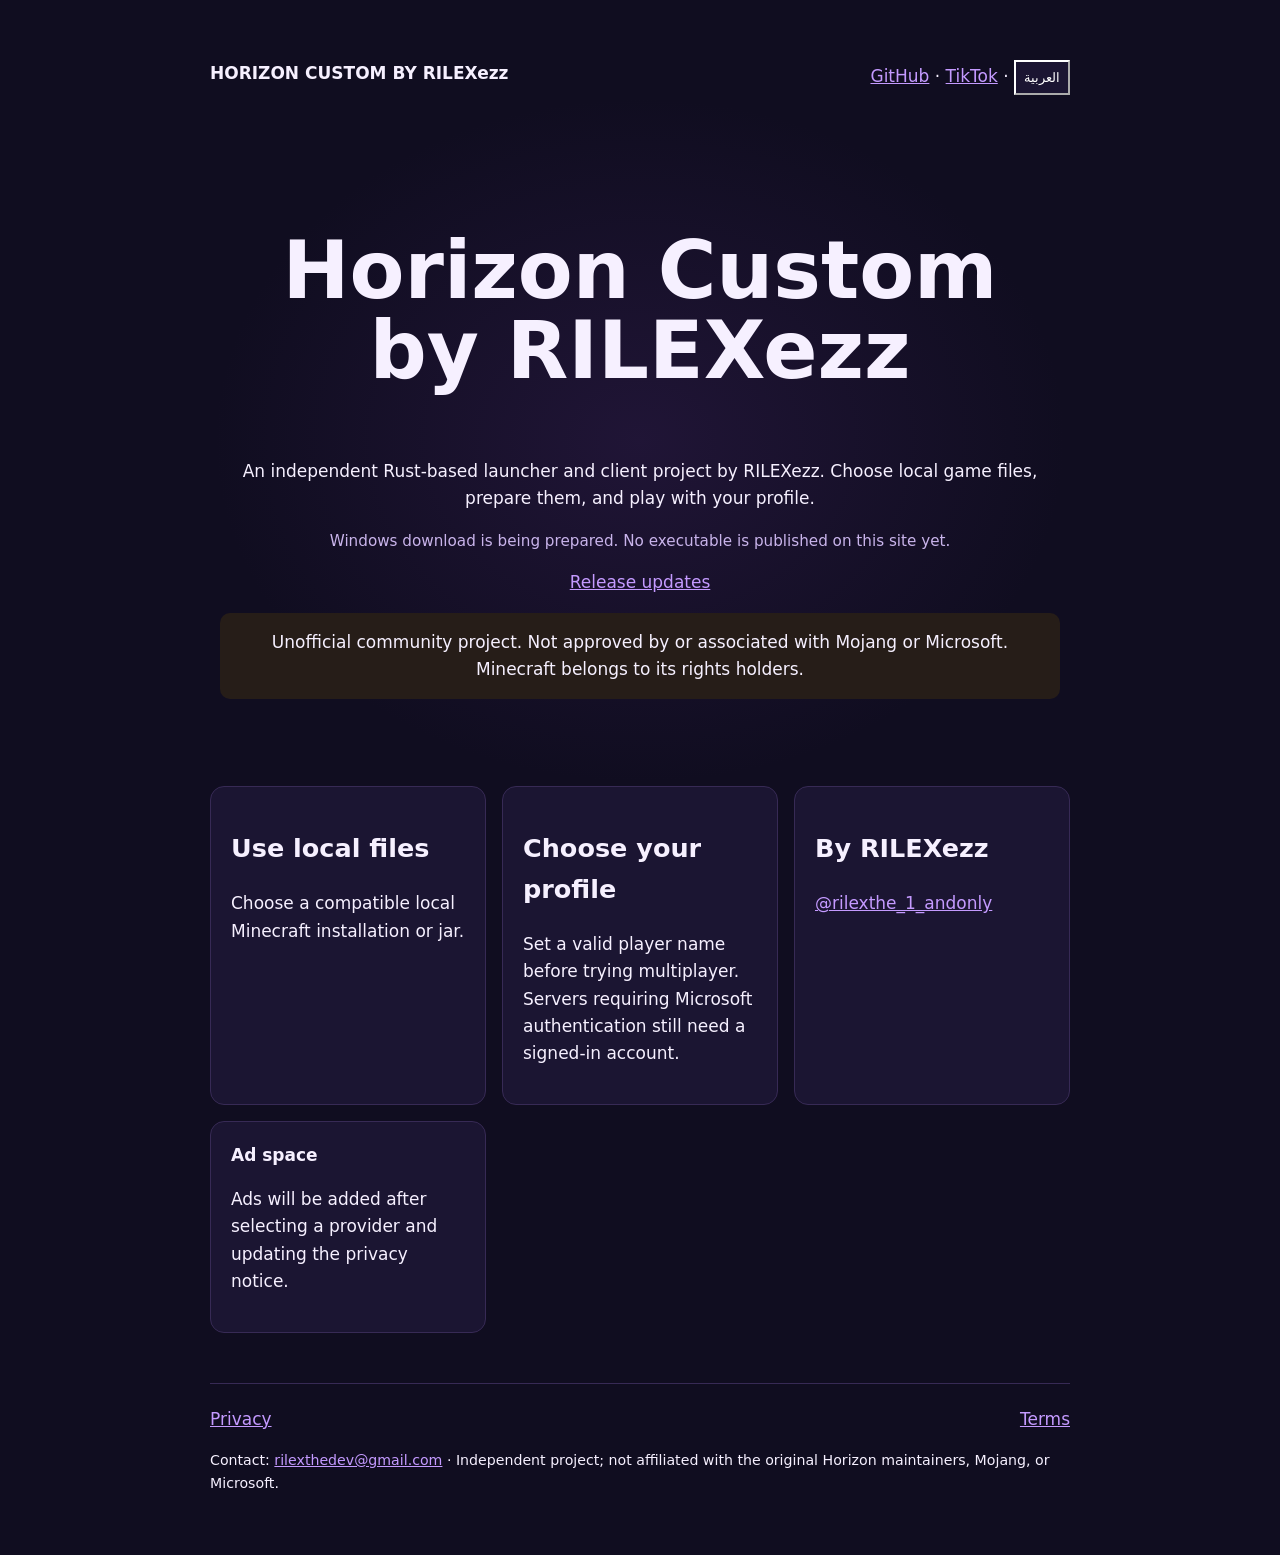
==== index.html @ 50192311 "Add Horizon Custom project website preview" ====
<!doctype html>
<html lang="en">
<meta charset="utf-8"><meta name="viewport" content="width=device-width,initial-scale=1">
<title>Horizon Custom by RILEXezz</title>
<style>*{box-sizing:border-box}html{color-scheme:dark}body{max-width:900px;margin:40px auto;padding:20px;background:#100d20;color:#f6f0ff;font:17px/1.6 system-ui}a{color:#c49aff}.hero{text-align:center;padding:70px 10px}.hero h1{font-size:clamp(2.4rem,7vw,5rem);line-height:1}.cards{display:grid;grid-template-columns:repeat(auto-fit,minmax(220px,1fr));gap:16px}.card{background:#1b1532;border:1px solid #372a55;padding:20px;border-radius:14px}.notice{background:#261d18;padding:16px;border-radius:10px}nav,footer{display:flex;justify-content:space-between;gap:16px;flex-wrap:wrap}button{background:#1b1532;color:white;padding:8px}footer{margin-top:50px;border-top:1px solid #372a55;padding-top:22px}.release-state{color:#c9b4eb;font-size:.95rem}.hero{background:radial-gradient(ellipse,#38205766,transparent 70%)}a:focus-visible,button:focus-visible{outline:3px solid #f5c2ff;outline-offset:4px}@media(max-width:550px){body{margin:15px auto}.hero{padding:40px 0}.hero h1{font-size:2.6rem}nav span{display:flex;flex-wrap:wrap;gap:12px}}
</style>
<nav><b>HORIZON CUSTOM BY RILEXezz</b><span><a href="https://github.com/rilexDEV/horizon-custom">GitHub</a> · <a href="https://www.tiktok.com/@rilexthe_1_andonly">TikTok</a> · <button id="lang">العربية</button></span></nav>
<main><section class="hero"><h1 id="title">Horizon Custom<br>by RILEXezz</h1><p id="intro">An independent Rust-based launcher and client project by RILEXezz. Choose local game files, prepare them, and play with your profile.</p><p class="release-state">Windows download is being prepared. No executable is published on this site yet.</p><a href="https://github.com/rilexDEV/HORIZON-CUSTOMBY-RILEX/releases">Release updates</a><p class="notice" id="notice">Unofficial community project. Not approved by or associated with Mojang or Microsoft. Minecraft belongs to its rights holders.</p></section>
<section class="cards" aria-label="About the project"><article class="card"><h2 id="h1">Use local files</h2><p id="p1">Choose a compatible local Minecraft installation or jar.</p></article><article class="card"><h2 id="h2">Choose your profile</h2><p id="p2">Set a valid player name before trying multiplayer. Servers requiring Microsoft authentication still need a signed-in account.</p></article><article class="card"><h2>By RILEXezz</h2><a href="https://www.tiktok.com/@rilexthe_1_andonly">@rilexthe_1_andonly</a></article><article class="card"><b>Ad space</b><p>Ads will be added after selecting a provider and updating the privacy notice.</p></article></section></main>
<footer><a href="privacy.html">Privacy</a><a href="terms.html">Terms</a><small>Contact: <a href="mailto:rilexthedev@gmail.com">rilexthedev@gmail.com</a> · Independent project; not affiliated with the original Horizon maintainers, Mojang, or Microsoft.</small></footer>
<script>let ar=false;document.querySelector('#lang').onclick=()=>{ar=!ar;document.documentElement.lang=ar?'ar':'en';document.documentElement.dir=ar?'rtl':'ltr';let en=['A custom Horizon build','An independent Rust-based launcher and client project by RILEXezz. Choose local game files, prepare them, and play with your profile.','Unofficial community project. Not approved by or associated with Mojang or Microsoft. Minecraft belongs to its rights holders.','Use local files','Choose a compatible local Minecraft installation or jar.','Choose your profile','Set a valid player name before trying multiplayer. Servers requiring Microsoft authentication still need a signed-in account.'];let artext=['نسخة Horizon معدّلة','مشروع مستقل للانشر والعميل من RILEXezz. اختر ملفات اللعبة المحلية وجهّزها والعب بملفك الشخصي.','مشروع غير رسمي وغير تابع لـMojang أو Microsoft. Minecraft مملوكة لأصحاب الحقوق.','استخدم الملفات المحلية','اختر تثبيت Minecraft أو ملف JAR متوافقًا.','اختر ملفك الشخصي','حدّد اسم لاعب صالحًا قبل اللعب الجماعي. السيرفرات التي تتطلب Microsoft ما زالت تحتاج حسابًا مسجلًا.'];['title','intro','notice','h1','p1','h2','p2'].forEach((id,i)=>document.getElementById(id).textContent=(ar?artext:en)[i]);document.querySelector('#lang').textContent=ar?'English':'العربية'};</script>
</html>
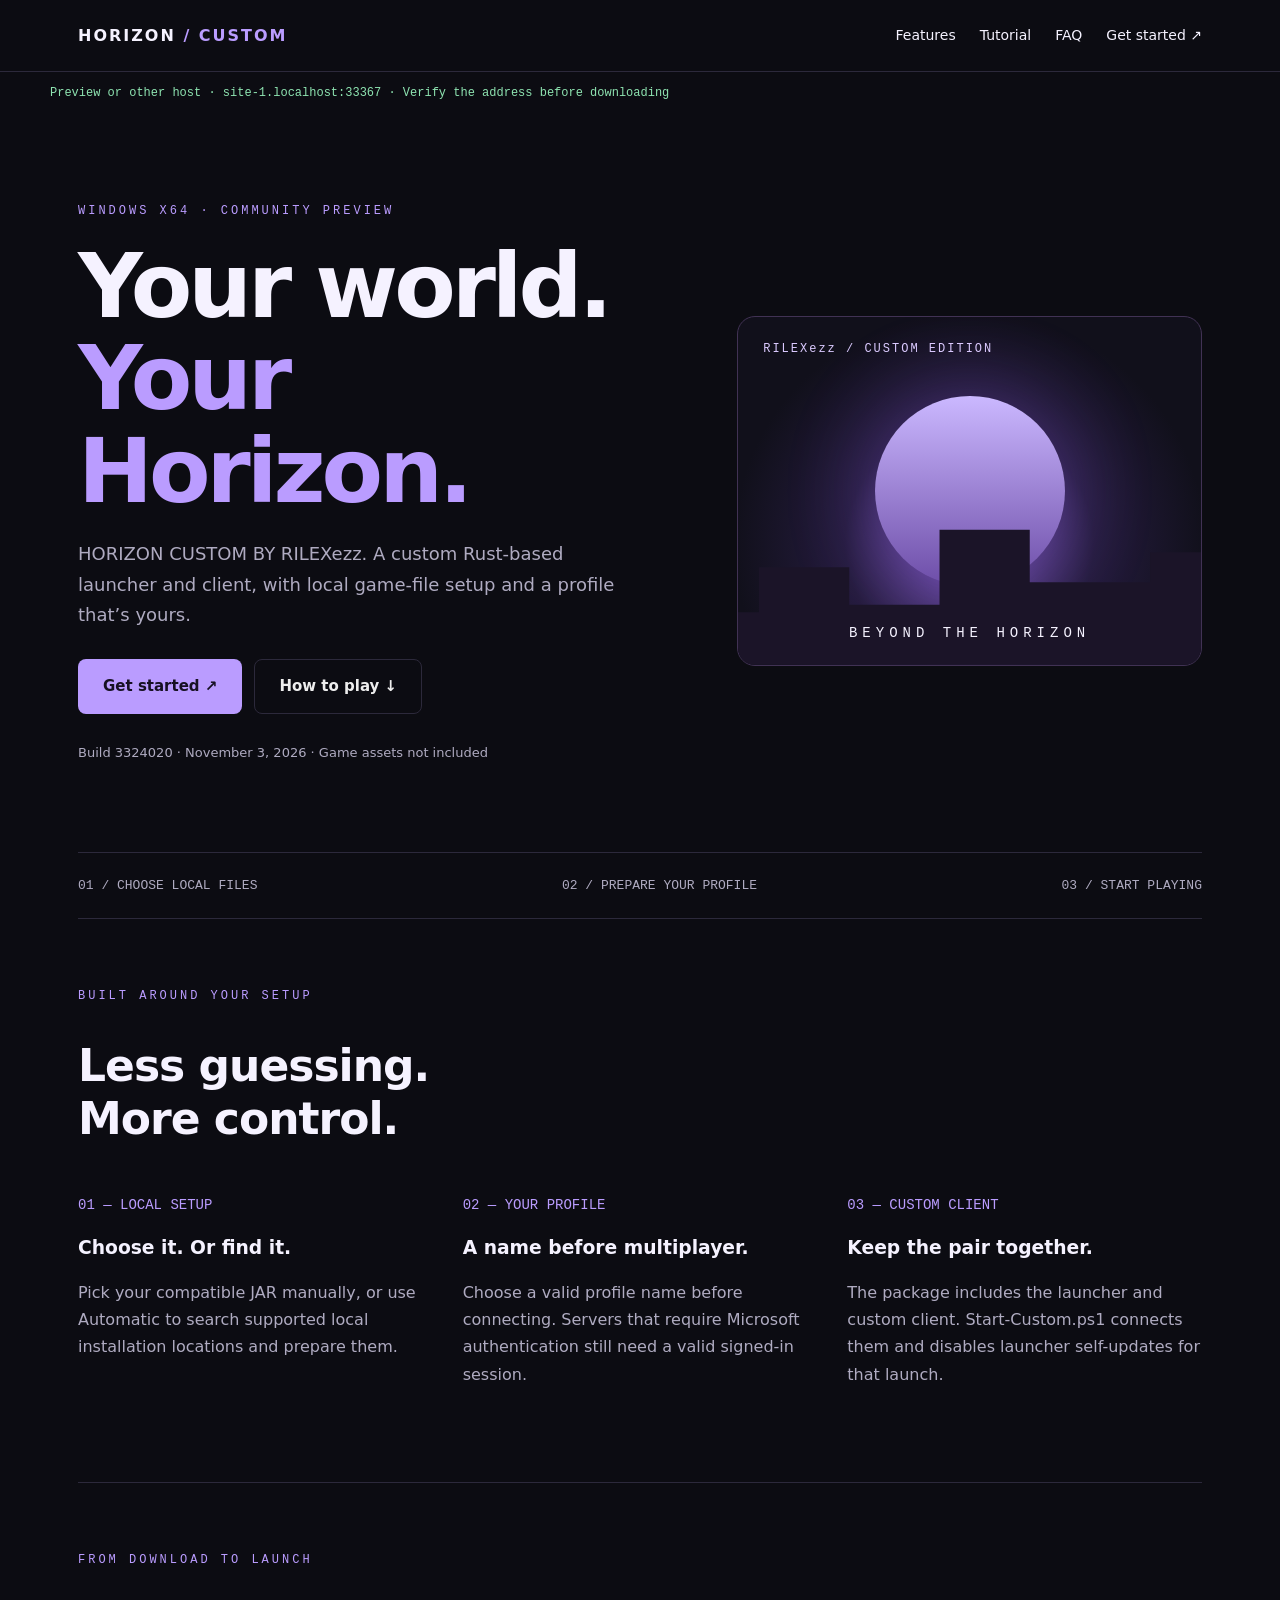
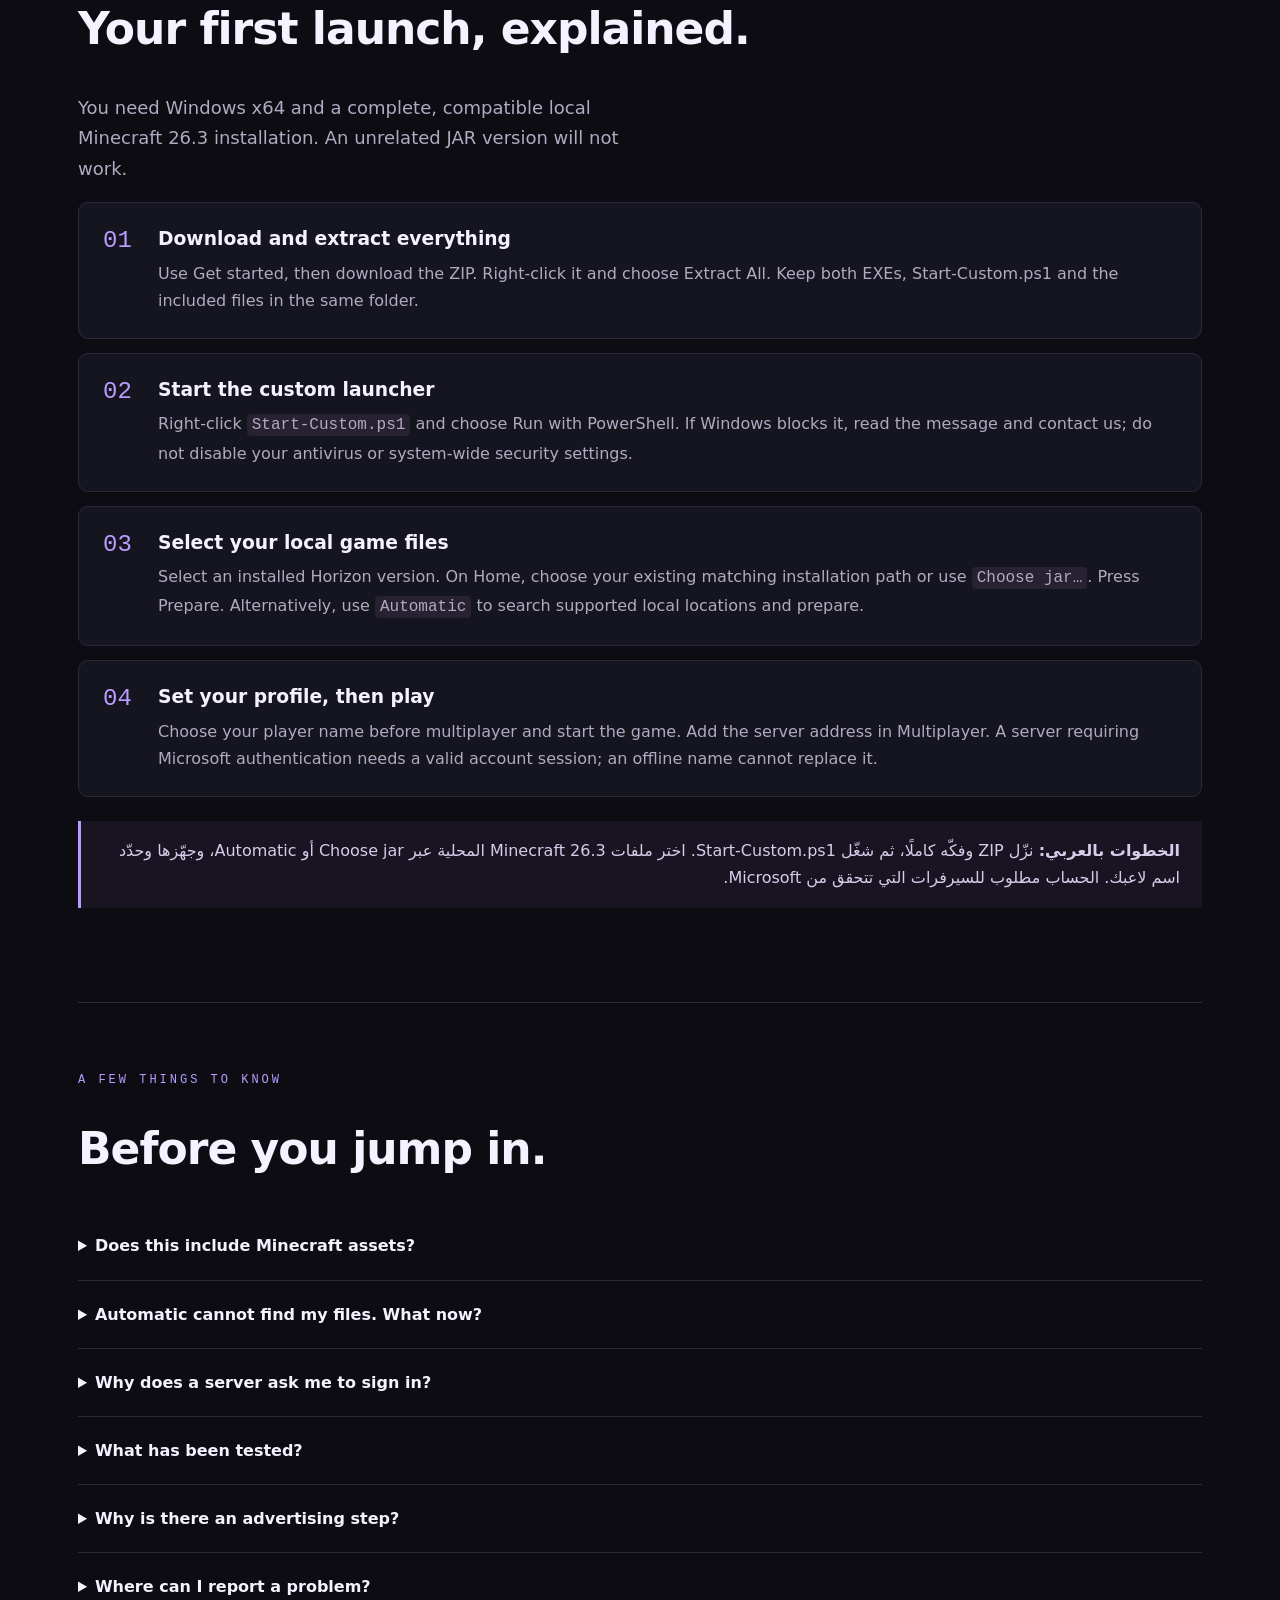
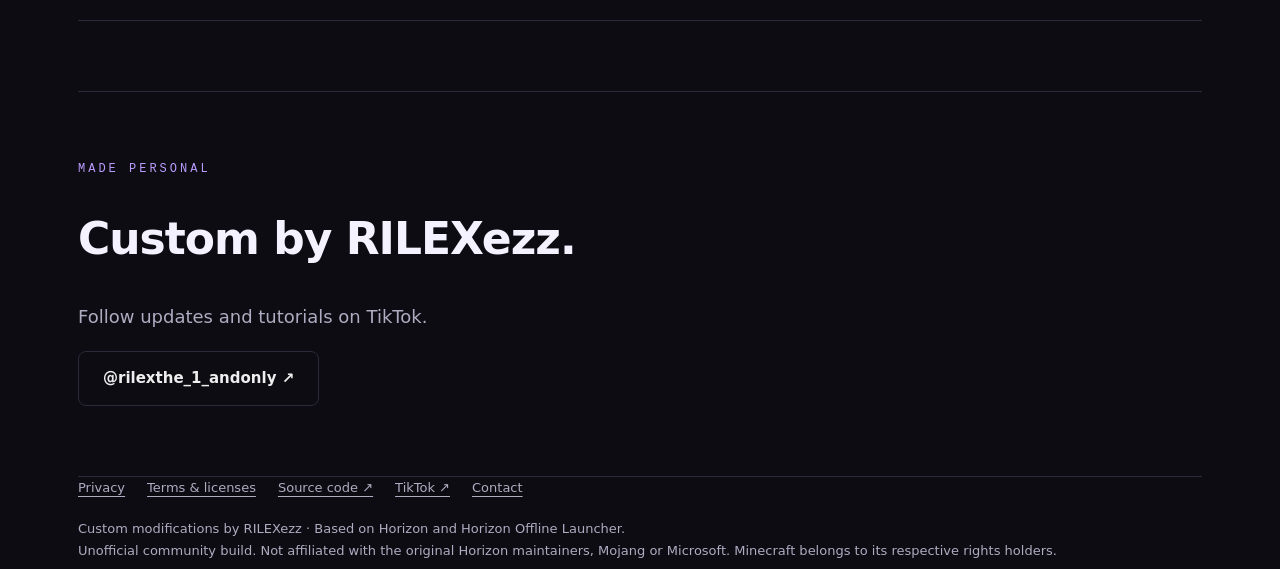
==== commit c0a322b0: "Publish custom launcher website with setup guide and LootLabs flow" ====
--- a/index.html
+++ b/index.html
@@ -1,13 +1 @@
-<!doctype html>
-<html lang="en">
-<meta charset="utf-8"><meta name="viewport" content="width=device-width,initial-scale=1">
-<title>Horizon Custom by RILEXezz</title>
-<style>*{box-sizing:border-box}html{color-scheme:dark}body{max-width:900px;margin:40px auto;padding:20px;background:#100d20;color:#f6f0ff;font:17px/1.6 system-ui}a{color:#c49aff}.hero{text-align:center;padding:70px 10px}.hero h1{font-size:clamp(2.4rem,7vw,5rem);line-height:1}.cards{display:grid;grid-template-columns:repeat(auto-fit,minmax(220px,1fr));gap:16px}.card{background:#1b1532;border:1px solid #372a55;padding:20px;border-radius:14px}.notice{background:#261d18;padding:16px;border-radius:10px}nav,footer{display:flex;justify-content:space-between;gap:16px;flex-wrap:wrap}button{background:#1b1532;color:white;padding:8px}footer{margin-top:50px;border-top:1px solid #372a55;padding-top:22px}.release-state{color:#c9b4eb;font-size:.95rem}.hero{background:radial-gradient(ellipse,#38205766,transparent 70%)}a:focus-visible,button:focus-visible{outline:3px solid #f5c2ff;outline-offset:4px}@media(max-width:550px){body{margin:15px auto}.hero{padding:40px 0}.hero h1{font-size:2.6rem}nav span{display:flex;flex-wrap:wrap;gap:12px}}
-</style>
-<nav><b>HORIZON CUSTOM BY RILEXezz</b><span><a href="https://github.com/rilexDEV/horizon-custom">GitHub</a> · <a href="https://www.tiktok.com/@rilexthe_1_andonly">TikTok</a> · <button id="lang">العربية</button></span></nav>
-<main><section class="hero"><h1 id="title">Horizon Custom<br>by RILEXezz</h1><p id="intro">An independent Rust-based launcher and client project by RILEXezz. Choose local game files, prepare them, and play with your profile.</p><p class="release-state">Windows download is being prepared. No executable is published on this site yet.</p><a href="https://github.com/rilexDEV/HORIZON-CUSTOMBY-RILEX/releases">Release updates</a><p class="notice" id="notice">Unofficial community project. Not approved by or associated with Mojang or Microsoft. Minecraft belongs to its rights holders.</p></section>
-<section class="cards" aria-label="About the project"><article class="card"><h2 id="h1">Use local files</h2><p id="p1">Choose a compatible local Minecraft installation or jar.</p></article><article class="card"><h2 id="h2">Choose your profile</h2><p id="p2">Set a valid player name before trying multiplayer. Servers requiring Microsoft authentication still need a signed-in account.</p></article><article class="card"><h2>By RILEXezz</h2><a href="https://www.tiktok.com/@rilexthe_1_andonly">@rilexthe_1_andonly</a></article><article class="card"><b>Ad space</b><p>Ads will be added after selecting a provider and updating the privacy notice.</p></article></section></main>
-<footer><a href="privacy.html">Privacy</a><a href="terms.html">Terms</a><small>Contact: <a href="mailto:rilexthedev@gmail.com">rilexthedev@gmail.com</a> · Independent project; not affiliated with the original Horizon maintainers, Mojang, or Microsoft.</small></footer>
-<script>let ar=false;document.querySelector('#lang').onclick=()=>{ar=!ar;document.documentElement.lang=ar?'ar':'en';document.documentElement.dir=ar?'rtl':'ltr';let en=['A custom Horizon build','An independent Rust-based launcher and client project by RILEXezz. Choose local game files, prepare them, and play with your profile.','Unofficial community project. Not approved by or associated with Mojang or Microsoft. Minecraft belongs to its rights holders.','Use local files','Choose a compatible local Minecraft installation or jar.','Choose your profile','Set a valid player name before trying multiplayer. Servers requiring Microsoft authentication still need a signed-in account.'];let artext=['نسخة Horizon معدّلة','مشروع مستقل للانشر والعميل من RILEXezz. اختر ملفات اللعبة المحلية وجهّزها والعب بملفك الشخصي.','مشروع غير رسمي وغير تابع لـMojang أو Microsoft. Minecraft مملوكة لأصحاب الحقوق.','استخدم الملفات المحلية','اختر تثبيت Minecraft أو ملف JAR متوافقًا.','اختر ملفك الشخصي','حدّد اسم لاعب صالحًا قبل اللعب الجماعي. السيرفرات التي تتطلب Microsoft ما زالت تحتاج حسابًا مسجلًا.'];['title','intro','notice','h1','p1','h2','p2'].forEach((id,i)=>document.getElementById(id).textContent=(ar?artext:en)[i]);document.querySelector('#lang').textContent=ar?'English':'العربية'};</script>
-</html>
-
+<!doctype html><html lang="en"><head><meta charset="utf-8"><meta name="viewport" content="width=device-width,initial-scale=1"><meta name="description" content="Horizon Custom by RILEXezz. Windows custom build, local setup tutorial and release download."><meta name="referrer" content="strict-origin-when-cross-origin"><title>HORIZON CUSTOM BY RILEXezz | Horizon Custom</title><link rel="stylesheet" href="style.css"></head><body><header><div class="wrap"><nav><a class="brand" href="index.html">HORIZON<span> / CUSTOM</span></a><div class="links"><a href="index.html#features">Features</a><a href="index.html#guide">Tutorial</a><a href="index.html#faq">FAQ</a><a href="get-started.html">Get started ↗</a></div></nav></div></header><div class="wrap status" id="host-status">Project website · Check the address bar: rilexdev.github.io/HORIZON-CUSTOMBY-RILEX/</div><main class="wrap"><section class="hero"><div><div class="eyebrow">Windows x64 · Community preview</div><h1>Your world.<br><em>Your Horizon.</em></h1><p class="lead">HORIZON CUSTOM BY RILEXezz. A custom Rust-based launcher and client, with local game-file setup and a profile that’s yours.</p><div class="actions"><a class="btn" href="get-started.html">Get started ↗</a><a class="btn secondary" href="#guide">How to play ↓</a></div><p class="small">Build 3324020 · November 3, 2026 · Game assets not included</p></div><div class="art" role="img" aria-label="Abstract purple horizon over geometric terrain"><label>RILEXezz / CUSTOM EDITION</label><div class="sun"></div><div class="terrain"></div><b>BEYOND THE HORIZON</b></div></section><div class="strip"><span>01 / CHOOSE LOCAL FILES</span><span>02 / PREPARE YOUR PROFILE</span><span>03 / START PLAYING</span></div><section class="content" id="features"><div class="eyebrow">Built around your setup</div><h2>Less guessing.<br>More control.</h2><div class="grid"><article class="feature"><span class="num">01 — LOCAL SETUP</span><h3>Choose it. Or find it.</h3><p>Pick your compatible JAR manually, or use Automatic to search supported local installation locations and prepare them.</p></article><article class="feature"><span class="num">02 — YOUR PROFILE</span><h3>A name before multiplayer.</h3><p>Choose a valid profile name before connecting. Servers that require Microsoft authentication still need a valid signed-in session.</p></article><article class="feature"><span class="num">03 — CUSTOM CLIENT</span><h3>Keep the pair together.</h3><p>The package includes the launcher and custom client. Start-Custom.ps1 connects them and disables launcher self-updates for that launch.</p></article></div></section><section class="content" id="guide"><div class="eyebrow">From download to launch</div><h2>Your first launch, explained.</h2><p class="lead">You need Windows x64 and a complete, compatible local Minecraft 26.3 installation. An unrelated JAR version will not work.</p><div class="steps"><article class="step"><div><h3>Download and extract everything</h3><p>Use Get started, then download the ZIP. Right-click it and choose Extract All. Keep both EXEs, Start-Custom.ps1 and the included files in the same folder.</p></div></article><article class="step"><div><h3>Start the custom launcher</h3><p>Right-click <code>Start-Custom.ps1</code> and choose Run with PowerShell. If Windows blocks it, read the message and contact us; do not disable your antivirus or system-wide security settings.</p></div></article><article class="step"><div><h3>Select your local game files</h3><p>Select an installed Horizon version. On Home, choose your existing matching installation path or use <code>Choose jar…</code>. Press Prepare. Alternatively, use <code>Automatic</code> to search supported local locations and prepare.</p></div></article><article class="step"><div><h3>Set your profile, then play</h3><p>Choose your player name before multiplayer and start the game. Add the server address in Multiplayer. A server requiring Microsoft authentication needs a valid account session; an offline name cannot replace it.</p></div></article></div><div class="note" lang="ar" dir="rtl"><b>الخطوات بالعربي:</b> نزّل ZIP وفكّه كاملًا، ثم شغّل Start-Custom.ps1. اختر ملفات Minecraft 26.3 المحلية عبر Choose jar أو Automatic، وجهّزها وحدّد اسم لاعبك. الحساب مطلوب للسيرفرات التي تتحقق من Microsoft.</div></section><section class="content" id="faq"><div class="eyebrow">A few things to know</div><h2>Before you jump in.</h2><details><summary>Does this include Minecraft assets?</summary><p>No. Supply your own complete compatible local installation. Native preparation does not download the full game or repair missing assets. Other Java-instance features are separate.</p></details><details><summary>Automatic cannot find my files. What now?</summary><p>Choose the JAR manually and check the installation path. The matching 26.3 JAR and required assets must exist locally. Automatic searches supported locations, not every folder on your drive.</p></details><details><summary>Why does a server ask me to sign in?</summary><p>Some servers require an authenticated Microsoft session. This build does not bypass server authentication, and compatibility with every server is not guaranteed.</p></details><details><summary>What has been tested?</summary><p>GitHub Actions passed the launcher tests, encrypted-login regression test and both Windows builds. A short isolated launcher startup check passed. Live multiplayer and complete setup on every PC have not been verified for this release.</p></details><details><summary>Why is there an advertising step?</summary><p>The download flow can take you to LootLabs, an external monetization service supporting this project. You will see a clear notice before leaving. The final file page has no embedded advertising scripts.</p></details><details><summary>Where can I report a problem?</summary><p>Email <a href="mailto:rilexthedev@gmail.com">rilexthedev@gmail.com</a> with build 3324020 and the error message. Do not send passwords, session tokens or private account information.</p></details></section><section class="content"><div class="eyebrow">Made personal</div><h2>Custom by RILEXezz.</h2><p class="lead">Follow updates and tutorials on TikTok.</p><a class="btn secondary" href="https://www.tiktok.com/@rilexthe_1_andonly">@rilexthe_1_andonly ↗</a></section></main><footer class="wrap"><div class="footlinks"><a href="privacy.html">Privacy</a><a href="terms.html">Terms & licenses</a><a href="https://github.com/rilexDEV/horizon-custom/tree/3324020df42f834c86e6987942663ab291f8e3ea">Source code ↗</a><a href="https://www.tiktok.com/@rilexthe_1_andonly">TikTok ↗</a><a href="mailto:rilexthedev@gmail.com">Contact</a></div><p>Custom modifications by RILEXezz · Based on Horizon and Horizon Offline Launcher.<br>Unofficial community build. Not affiliated with the original Horizon maintainers, Mojang or Microsoft. Minecraft belongs to its respective rights holders.</p></footer><script src="site.js" defer></script></body></html>
--- a/style.css
+++ b/style.css
@@ -0,0 +1 @@
+:root{color-scheme:dark;--bg:#0c0c12;--panel:#15151f;--line:#2c293b;--muted:#afabc1;--accent:#ba9cff}*{box-sizing:border-box}html{scroll-behavior:smooth}body{margin:0;background:var(--bg);color:#f5f2ff;font:16px/1.7 system-ui,sans-serif}a{color:inherit;text-underline-offset:4px}a:hover{color:var(--accent)}.wrap{max-width:1180px;margin:auto;padding:0 28px}header{border-bottom:1px solid var(--line)}nav{display:flex;align-items:center;justify-content:space-between;gap:22px;padding:22px 0}.brand{text-decoration:none;font-weight:850;letter-spacing:2px}.brand span{color:var(--accent)}.links{display:flex;gap:24px;align-items:center;font-size:14px}.links a{text-decoration:none}.status{font:12px/1.5 monospace;color:#8ee4b1;padding:12px 0;overflow-wrap:anywhere}.hero{display:grid;grid-template-columns:1.3fr 1fr;align-items:center;gap:55px;padding:90px 0 75px}.eyebrow{color:var(--accent);font:12px monospace;letter-spacing:3px;text-transform:uppercase}h1{font-size:clamp(46px,7vw,92px);line-height:1.03;letter-spacing:-4px;margin:22px 0}h1 em{font-style:normal;color:var(--accent)}h2{font-size:clamp(28px,4vw,44px);line-height:1.2;letter-spacing:-1px}h3{line-height:1.3}.lead{color:var(--muted);max-width:560px;font-size:18px}.actions{display:flex;gap:12px;flex-wrap:wrap;margin:28px 0}.btn{display:inline-flex;justify-content:center;align-items:center;padding:14px 24px;border-radius:8px;background:var(--accent);color:#161022;font-weight:750;text-decoration:none;border:1px solid transparent;cursor:pointer;font-size:15px}.btn:hover{background:#d2bfff;color:#161022}.btn.secondary{background:transparent;border-color:var(--line);color:#eee}.small{font-size:13px;color:var(--muted)}.art{min-height:350px;position:relative;overflow:hidden;border:1px solid #413254;background:radial-gradient(ellipse at 50% 65%,#7754b7 0, #241b3d 38%,#11101b 72%);border-radius:18px;display:grid;place-items:center}.sun{height:190px;width:190px;border-radius:50%;background:linear-gradient(#cbb8ff,#6d4da8);box-shadow:0 0 90px #9f65ff55}.terrain{position:absolute;bottom:0;width:130%;height:150px;background:#1b1428;clip-path:polygon(0 65%,15% 65%,15% 35%,30% 35%,30% 60%,45% 60%,45% 10%,60% 10%,60% 45%,80% 45%,80% 25%,100% 25%,100% 100%,0 100%)}.art label{position:absolute;top:25px;left:25px;font:12px monospace;color:#dbcaff;letter-spacing:2px}.art b{position:absolute;bottom:24px;font:14px monospace;letter-spacing:5px}.strip{display:flex;flex-wrap:wrap;gap:20px;justify-content:space-between;padding:25px 0;border-block:1px solid var(--line);font:13px monospace;color:var(--muted)}section.content{padding:70px 0;border-bottom:1px solid var(--line)}.grid{display:grid;grid-template-columns:repeat(3,1fr);gap:30px}.feature{padding:8px 0}.num{color:var(--accent);font:14px monospace}.feature p,details p{color:var(--muted)}.steps{counter-reset:steps;display:grid;gap:14px}.step{display:grid;grid-template-columns:55px 1fr;padding:24px;border:1px solid var(--line);border-radius:10px;background:var(--panel)}.step:before{counter-increment:steps;content:counter(steps,decimal-leading-zero);font:24px monospace;color:var(--accent)}.step h3{margin:0 0 8px}.step p{margin:0;color:var(--muted)}code{background:#272131;border-radius:4px;padding:2px 5px;overflow-wrap:anywhere}.note{border-left:3px solid var(--accent);padding:16px 22px;background:#191422;color:#d7cce9;margin:24px 0}.page{max-width:800px;margin:55px auto 90px}.page h1{font-size:54px;letter-spacing:-2px}.box{background:var(--panel);border:1px solid var(--line);border-radius:14px;padding:28px;margin:24px 0}details{padding:20px 0;border-bottom:1px solid var(--line)}summary{font-weight:700;cursor:pointer}footer{padding:35px 0;color:var(--muted);font-size:13px}.footlinks{display:flex;gap:22px;flex-wrap:wrap;margin-bottom:18px}.hash{font-size:12px;word-break:break-all}a:focus-visible,button:focus-visible,summary:focus-visible{outline:3px solid #e5d7ff;outline-offset:5px}@media(max-width:720px){.hero{grid-template-columns:1fr;padding:45px 0;gap:25px}.art{min-height:260px}.grid{grid-template-columns:1fr;gap:12px}.links{gap:12px;flex-wrap:wrap}nav{align-items:flex-start;flex-direction:column}.wrap{padding:0 20px}h1{letter-spacing:-2px}.step{grid-template-columns:40px 1fr;padding:18px}.page h1{font-size:40px}section.content{padding:45px 0}}@media(prefers-reduced-motion:reduce){html{scroll-behavior:auto}}
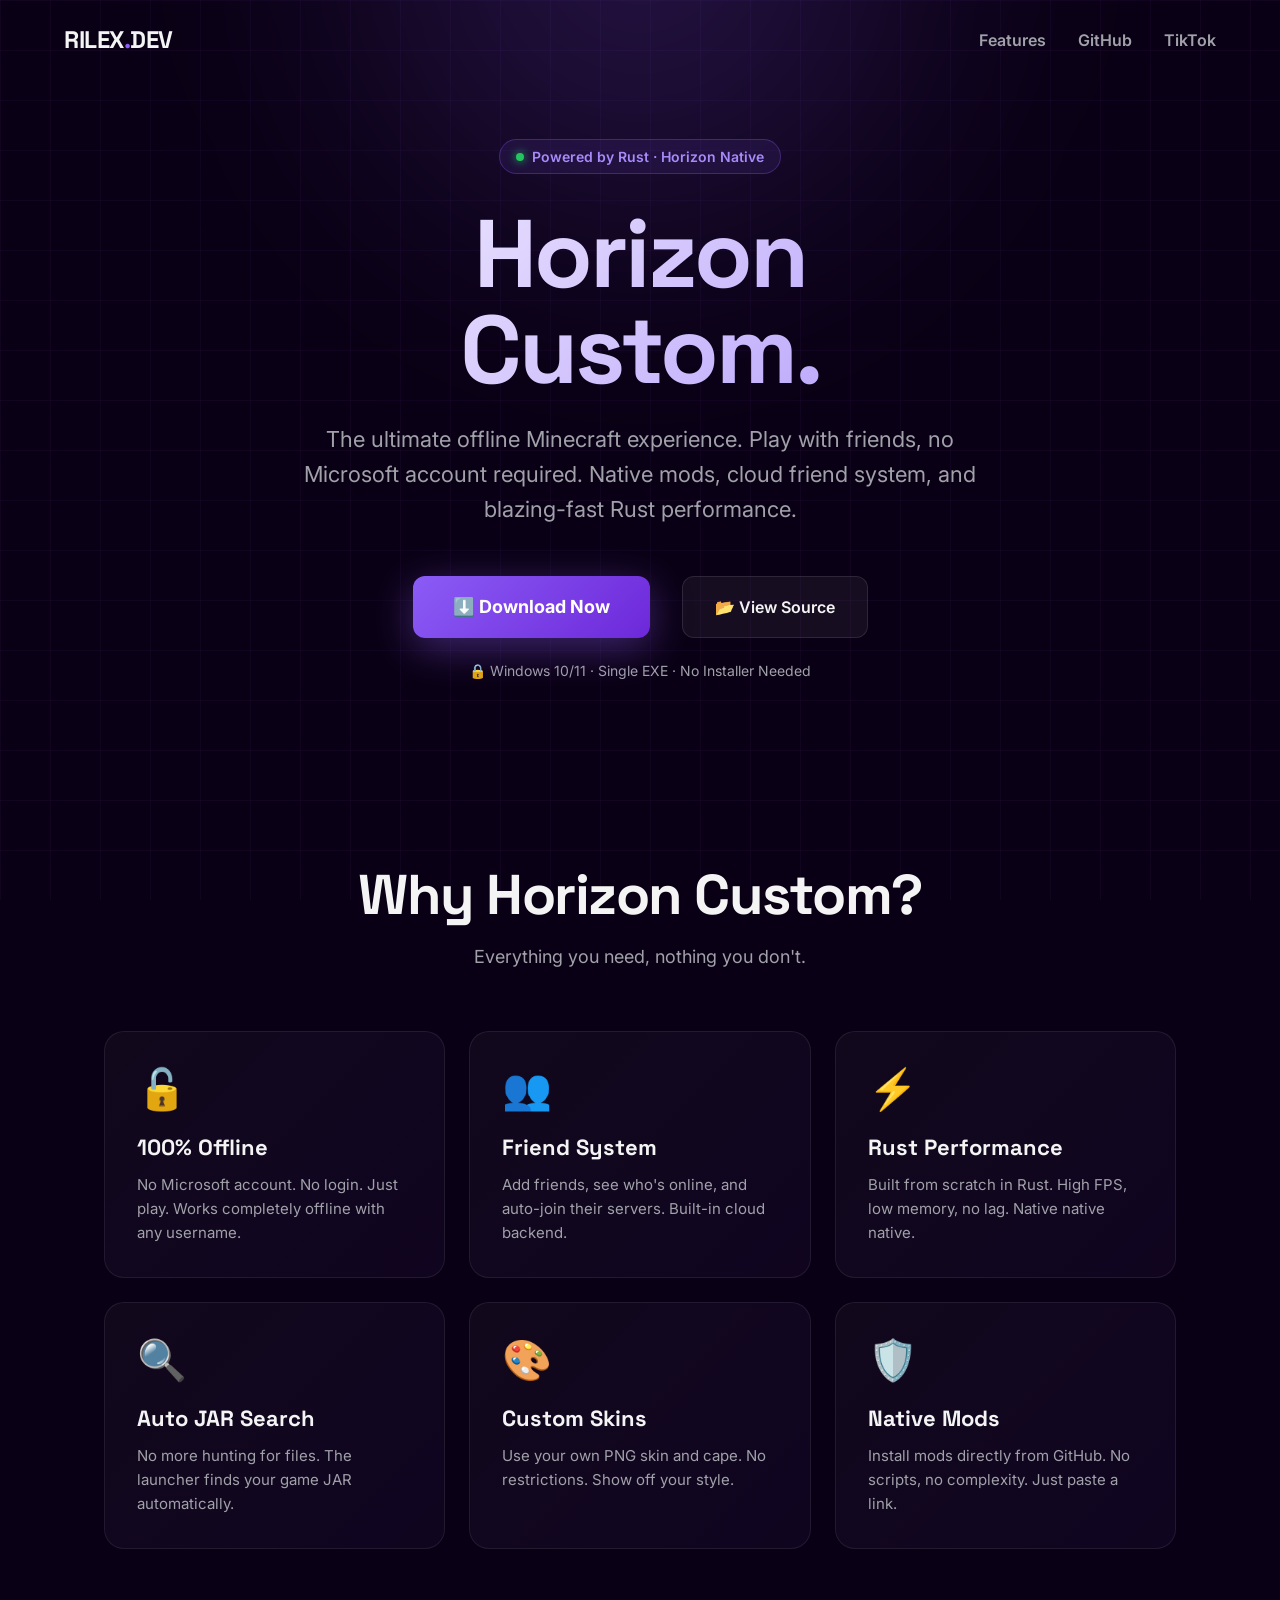
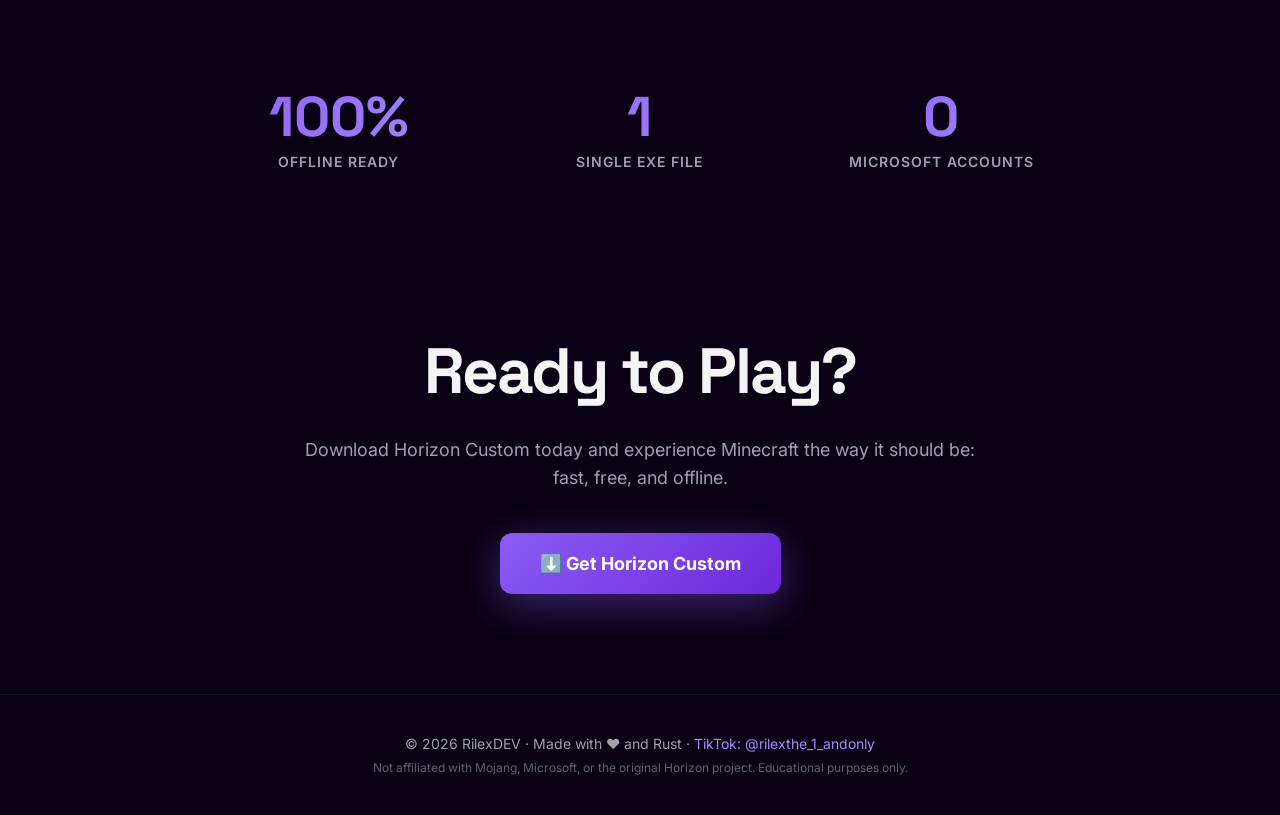
==== commit 4590c250: "Update index.html" ====
--- a/index.html
+++ b/index.html
@@ -1 +1,218 @@
-<!doctype html><html lang="en"><head><meta charset="utf-8"><meta name="viewport" content="width=device-width,initial-scale=1"><meta name="description" content="Horizon Custom by RILEXezz. Windows custom build, local setup tutorial and release download."><meta name="referrer" content="strict-origin-when-cross-origin"><title>HORIZON CUSTOM BY RILEXezz | Horizon Custom</title><link rel="stylesheet" href="style.css"></head><body><header><div class="wrap"><nav><a class="brand" href="index.html">HORIZON<span> / CUSTOM</span></a><div class="links"><a href="index.html#features">Features</a><a href="index.html#guide">Tutorial</a><a href="index.html#faq">FAQ</a><a href="get-started.html">Get started ↗</a></div></nav></div></header><div class="wrap status" id="host-status">Project website · Check the address bar: rilexdev.github.io/HORIZON-CUSTOMBY-RILEX/</div><main class="wrap"><section class="hero"><div><div class="eyebrow">Windows x64 · Community preview</div><h1>Your world.<br><em>Your Horizon.</em></h1><p class="lead">HORIZON CUSTOM BY RILEXezz. A custom Rust-based launcher and client, with local game-file setup and a profile that’s yours.</p><div class="actions"><a class="btn" href="get-started.html">Get started ↗</a><a class="btn secondary" href="#guide">How to play ↓</a></div><p class="small">Build 3324020 · November 3, 2026 · Game assets not included</p></div><div class="art" role="img" aria-label="Abstract purple horizon over geometric terrain"><label>RILEXezz / CUSTOM EDITION</label><div class="sun"></div><div class="terrain"></div><b>BEYOND THE HORIZON</b></div></section><div class="strip"><span>01 / CHOOSE LOCAL FILES</span><span>02 / PREPARE YOUR PROFILE</span><span>03 / START PLAYING</span></div><section class="content" id="features"><div class="eyebrow">Built around your setup</div><h2>Less guessing.<br>More control.</h2><div class="grid"><article class="feature"><span class="num">01 — LOCAL SETUP</span><h3>Choose it. Or find it.</h3><p>Pick your compatible JAR manually, or use Automatic to search supported local installation locations and prepare them.</p></article><article class="feature"><span class="num">02 — YOUR PROFILE</span><h3>A name before multiplayer.</h3><p>Choose a valid profile name before connecting. Servers that require Microsoft authentication still need a valid signed-in session.</p></article><article class="feature"><span class="num">03 — CUSTOM CLIENT</span><h3>Keep the pair together.</h3><p>The package includes the launcher and custom client. Start-Custom.ps1 connects them and disables launcher self-updates for that launch.</p></article></div></section><section class="content" id="guide"><div class="eyebrow">From download to launch</div><h2>Your first launch, explained.</h2><p class="lead">You need Windows x64 and a complete, compatible local Minecraft 26.3 installation. An unrelated JAR version will not work.</p><div class="steps"><article class="step"><div><h3>Download and extract everything</h3><p>Use Get started, then download the ZIP. Right-click it and choose Extract All. Keep both EXEs, Start-Custom.ps1 and the included files in the same folder.</p></div></article><article class="step"><div><h3>Start the custom launcher</h3><p>Right-click <code>Start-Custom.ps1</code> and choose Run with PowerShell. If Windows blocks it, read the message and contact us; do not disable your antivirus or system-wide security settings.</p></div></article><article class="step"><div><h3>Select your local game files</h3><p>Select an installed Horizon version. On Home, choose your existing matching installation path or use <code>Choose jar…</code>. Press Prepare. Alternatively, use <code>Automatic</code> to search supported local locations and prepare.</p></div></article><article class="step"><div><h3>Set your profile, then play</h3><p>Choose your player name before multiplayer and start the game. Add the server address in Multiplayer. A server requiring Microsoft authentication needs a valid account session; an offline name cannot replace it.</p></div></article></div><div class="note" lang="ar" dir="rtl"><b>الخطوات بالعربي:</b> نزّل ZIP وفكّه كاملًا، ثم شغّل Start-Custom.ps1. اختر ملفات Minecraft 26.3 المحلية عبر Choose jar أو Automatic، وجهّزها وحدّد اسم لاعبك. الحساب مطلوب للسيرفرات التي تتحقق من Microsoft.</div></section><section class="content" id="faq"><div class="eyebrow">A few things to know</div><h2>Before you jump in.</h2><details><summary>Does this include Minecraft assets?</summary><p>No. Supply your own complete compatible local installation. Native preparation does not download the full game or repair missing assets. Other Java-instance features are separate.</p></details><details><summary>Automatic cannot find my files. What now?</summary><p>Choose the JAR manually and check the installation path. The matching 26.3 JAR and required assets must exist locally. Automatic searches supported locations, not every folder on your drive.</p></details><details><summary>Why does a server ask me to sign in?</summary><p>Some servers require an authenticated Microsoft session. This build does not bypass server authentication, and compatibility with every server is not guaranteed.</p></details><details><summary>What has been tested?</summary><p>GitHub Actions passed the launcher tests, encrypted-login regression test and both Windows builds. A short isolated launcher startup check passed. Live multiplayer and complete setup on every PC have not been verified for this release.</p></details><details><summary>Why is there an advertising step?</summary><p>The download flow can take you to LootLabs, an external monetization service supporting this project. You will see a clear notice before leaving. The final file page has no embedded advertising scripts.</p></details><details><summary>Where can I report a problem?</summary><p>Email <a href="mailto:rilexthedev@gmail.com">rilexthedev@gmail.com</a> with build 3324020 and the error message. Do not send passwords, session tokens or private account information.</p></details></section><section class="content"><div class="eyebrow">Made personal</div><h2>Custom by RILEXezz.</h2><p class="lead">Follow updates and tutorials on TikTok.</p><a class="btn secondary" href="https://www.tiktok.com/@rilexthe_1_andonly">@rilexthe_1_andonly ↗</a></section></main><footer class="wrap"><div class="footlinks"><a href="privacy.html">Privacy</a><a href="terms.html">Terms & licenses</a><a href="https://github.com/rilexDEV/horizon-custom/tree/3324020df42f834c86e6987942663ab291f8e3ea">Source code ↗</a><a href="https://www.tiktok.com/@rilexthe_1_andonly">TikTok ↗</a><a href="mailto:rilexthedev@gmail.com">Contact</a></div><p>Custom modifications by RILEXezz · Based on Horizon and Horizon Offline Launcher.<br>Unofficial community build. Not affiliated with the original Horizon maintainers, Mojang or Microsoft. Minecraft belongs to its respective rights holders.</p></footer><script src="site.js" defer></script></body></html>+<!DOCTYPE html>
+<html lang="en">
+<head>
+    <meta charset="UTF-8">
+    <meta name="viewport" content="width=device-width, initial-scale=1.0">
+    <title>Horizon Custom by Rilex - The Ultimate Offline Experience</title>
+    <meta name="description" content="Horizon Custom - The best offline Minecraft client built in Rust. Play with friends, offline, no Microsoft account needed.">
+    <link rel="preconnect" href="https://fonts.googleapis.com">
+    <link rel="preconnect" href="https://fonts.gstatic.com" crossorigin>
+    <link href="https://fonts.googleapis.com/css2?family=Inter:wght@400;600;800;900&family=Space+Grotesk:wght@700;900&display=swap" rel="stylesheet">
+    <style>
+        * { margin: 0; padding: 0; box-sizing: border-box; }
+        :root {
+            --bg-primary: #0a0015;
+            --bg-secondary: #150025;
+            --accent: #8b5cf6;
+            --accent-hover: #a78bfa;
+            --text: #f4f4f5;
+            --text-muted: #a1a1aa;
+        }
+        body {
+            font-family: 'Inter', sans-serif;
+            background: var(--bg-primary);
+            color: var(--text);
+            overflow-x: hidden;
+            min-height: 100vh;
+        }
+        .bg-grid {
+            position: fixed; top: 0; left: 0; width: 100%; height: 100%;
+            background-image: linear-gradient(rgba(139, 92, 246, 0.05) 1px, transparent 1px), linear-gradient(90deg, rgba(139, 92, 246, 0.05) 1px, transparent 1px);
+            background-size: 50px 50px; z-index: -2;
+        }
+        .bg-glow {
+            position: fixed; top: -50%; left: 50%; transform: translateX(-50%);
+            width: 800px; height: 800px;
+            background: radial-gradient(circle, rgba(139, 92, 246, 0.25) 0%, transparent 70%);
+            filter: blur(100px); z-index: -1; animation: pulse 8s ease-in-out infinite;
+        }
+        @keyframes pulse { 0%, 100% { opacity: 0.6; transform: translateX(-50%) scale(1); } 50% { opacity: 1; transform: translateX(-50%) scale(1.15); } }
+        nav { padding: 24px 5%; display: flex; justify-content: space-between; align-items: center; position: relative; z-index: 10; }
+        .logo { font-family: 'Space Grotesk', sans-serif; font-size: 24px; font-weight: 900; letter-spacing: -0.5px; }
+        .logo span { color: var(--accent); }
+        .nav-links { display: flex; gap: 32px; list-style: none; }
+        .nav-links a { color: var(--text-muted); text-decoration: none; font-weight: 600; transition: color 0.2s; }
+        .nav-links a:hover { color: var(--text); }
+        .hero { padding: 60px 5% 100px; text-align: center; max-width: 1200px; margin: 0 auto; }
+        .badge {
+            display: inline-flex; align-items: center; gap: 8px;
+            background: rgba(139, 92, 246, 0.1); border: 1px solid rgba(139, 92, 246, 0.3);
+            padding: 8px 16px; border-radius: 100px; font-size: 14px; font-weight: 600;
+            color: var(--accent-hover); margin-bottom: 32px;
+        }
+        .badge::before { content: ''; width: 8px; height: 8px; background: #22c55e; border-radius: 50%; box-shadow: 0 0 10px #22c55e; animation: blink 2s infinite; }
+        @keyframes blink { 0%, 100% { opacity: 1; } 50% { opacity: 0.4; } }
+        h1 {
+            font-family: 'Space Grotesk', sans-serif; font-size: clamp(48px, 8vw, 96px);
+            font-weight: 900; line-height: 1; letter-spacing: -3px; margin-bottom: 24px;
+            background: linear-gradient(135deg, #ffffff 0%, #a78bfa 100%);
+            -webkit-background-clip: text; -webkit-text-fill-color: transparent; background-clip: text;
+        }
+        .subtitle { font-size: clamp(18px, 2vw, 22px); color: var(--text-muted); max-width: 700px; margin: 0 auto 48px; line-height: 1.6; }
+        .btn-primary {
+            display: inline-flex; align-items: center; gap: 12px;
+            padding: 20px 40px; font-family: 'Inter', sans-serif; font-size: 18px; font-weight: 700;
+            color: white; background: linear-gradient(135deg, var(--accent) 0%, #6d28d9 100%);
+            border: none; border-radius: 12px; text-decoration: none; cursor: pointer;
+            box-shadow: 0 10px 40px rgba(139, 92, 246, 0.4); transition: all 0.3s; position: relative; overflow: hidden;
+        }
+        .btn-primary::before {
+            content: ''; position: absolute; top: 0; left: -100%; width: 100%; height: 100%;
+            background: linear-gradient(90deg, transparent, rgba(255,255,255,0.3), transparent); transition: left 0.5s;
+        }
+        .btn-primary:hover { transform: translateY(-3px); box-shadow: 0 15px 50px rgba(139, 92, 246, 0.6); }
+        .btn-primary:hover::before { left: 100%; }
+        .btn-secondary {
+            display: inline-flex; align-items: center; gap: 8px; padding: 20px 32px;
+            font-size: 16px; font-weight: 600; color: var(--text); background: rgba(255, 255, 255, 0.05);
+            border: 1px solid rgba(255, 255, 255, 0.1); border-radius: 12px; text-decoration: none;
+            transition: all 0.2s; margin-left: 16px;
+        }
+        .btn-secondary:hover { background: rgba(255, 255, 255, 0.1); border-color: var(--accent); }
+        .cta-group { display: flex; flex-wrap: wrap; justify-content: center; gap: 16px; margin-bottom: 24px; }
+        .download-note { font-size: 14px; color: var(--text-muted); display: flex; align-items: center; justify-content: center; gap: 6px; }
+        .features { padding: 80px 5%; max-width: 1200px; margin: 0 auto; }
+        .section-title { font-family: 'Space Grotesk', sans-serif; font-size: clamp(32px, 5vw, 56px); font-weight: 900; text-align: center; letter-spacing: -1.5px; margin-bottom: 16px; }
+        .section-subtitle { text-align: center; color: var(--text-muted); font-size: 18px; margin-bottom: 64px; }
+        .features-grid { display: grid; grid-template-columns: repeat(auto-fit, minmax(280px, 1fr)); gap: 24px; }
+        .feature-card {
+            padding: 32px; background: linear-gradient(135deg, rgba(255,255,255,0.03) 0%, rgba(139,92,246,0.05) 100%);
+            border: 1px solid rgba(255, 255, 255, 0.08); border-radius: 20px; transition: all 0.3s; position: relative; overflow: hidden;
+        }
+        .feature-card::before { content: ''; position: absolute; top: 0; left: 0; width: 100%; height: 2px; background: linear-gradient(90deg, transparent, var(--accent), transparent); opacity: 0; transition: opacity 0.3s; }
+        .feature-card:hover { transform: translateY(-5px); border-color: rgba(139, 92, 246, 0.4); background: linear-gradient(135deg, rgba(139,92,246,0.08) 0%, rgba(139,92,246,0.15) 100%); }
+        .feature-card:hover::before { opacity: 1; }
+        .feature-icon { font-size: 40px; margin-bottom: 20px; display: block; }
+        .feature-title { font-family: 'Space Grotesk', sans-serif; font-size: 22px; font-weight: 700; margin-bottom: 12px; }
+        .feature-desc { color: var(--text-muted); line-height: 1.6; font-size: 15px; }
+        .stats { padding: 60px 5%; max-width: 1000px; margin: 0 auto; }
+        .stats-grid { display: grid; grid-template-columns: repeat(auto-fit, minmax(200px, 1fr)); gap: 32px; text-align: center; }
+        .stat-value { font-family: 'Space Grotesk', sans-serif; font-size: 56px; font-weight: 900; background: linear-gradient(135deg, var(--accent) 0%, #a78bfa 100%); -webkit-background-clip: text; -webkit-text-fill-color: transparent; background-clip: text; line-height: 1; margin-bottom: 8px; }
+        .stat-label { color: var(--text-muted); font-size: 14px; font-weight: 600; text-transform: uppercase; letter-spacing: 1px; }
+        .cta-section { padding: 100px 5%; text-align: center; max-width: 800px; margin: 0 auto; }
+        .cta-title { font-family: 'Space Grotesk', sans-serif; font-size: clamp(36px, 6vw, 64px); font-weight: 900; letter-spacing: -2px; margin-bottom: 24px; }
+        .cta-desc { color: var(--text-muted); font-size: 18px; margin-bottom: 40px; line-height: 1.6; }
+        footer { padding: 40px 5%; border-top: 1px solid rgba(255, 255, 255, 0.05); text-align: center; color: var(--text-muted); font-size: 14px; }
+        footer a { color: var(--accent-hover); text-decoration: none; }
+        footer a:hover { text-decoration: underline; }
+        @media (max-width: 768px) { .nav-links { display: none; } .btn-secondary { margin-left: 0; } h1 { letter-spacing: -2px; } }
+    </style>
+</head>
+<body>
+    <div class="bg-grid"></div>
+    <div class="bg-glow"></div>
+
+    <nav>
+        <div class="logo">RILEX<span>.</span>DEV</div>
+        <ul class="nav-links">
+            <li><a href="#features">Features</a></li>
+            <li><a href="https://github.com/rilexDEV/horizon-custom" target="_blank">GitHub</a></li>
+            <li><a href="https://www.tiktok.com/@rilexthe_1_andonly" target="_blank">TikTok</a></li>
+        </ul>
+    </nav>
+
+    <section class="hero">
+        <div class="badge">Powered by Rust · Horizon Native</div>
+        <h1>Horizon<br>Custom.</h1>
+        <p class="subtitle">
+            The ultimate offline Minecraft experience. Play with friends, no Microsoft account required. 
+            Native mods, cloud friend system, and blazing-fast Rust performance.
+        </p>
+        
+        <!-- ⚠️ ضع رابط LootLabs الخاص بك هنا (استبدل YOUR_LOOTLABS_LINK) -->
+        <div class="cta-group">
+            <a href="YOUR_LOOTLABS_LINK" class="btn-primary">
+                ⬇️ Download Now
+            </a>
+            <a href="https://github.com/rilexDEV/horizon-custom" class="btn-secondary" target="_blank">
+                📂 View Source
+            </a>
+        </div>
+        
+        <p class="download-note">
+            🔒 Windows 10/11 · Single EXE · No Installer Needed
+        </p>
+    </section>
+
+    <section class="features" id="features">
+        <h2 class="section-title">Why Horizon Custom?</h2>
+        <p class="section-subtitle">Everything you need, nothing you don't.</p>
+        
+        <div class="features-grid">
+            <div class="feature-card">
+                <span class="feature-icon">🔓</span>
+                <h3 class="feature-title">100% Offline</h3>
+                <p class="feature-desc">No Microsoft account. No login. Just play. Works completely offline with any username.</p>
+            </div>
+            <div class="feature-card">
+                <span class="feature-icon">👥</span>
+                <h3 class="feature-title">Friend System</h3>
+                <p class="feature-desc">Add friends, see who's online, and auto-join their servers. Built-in cloud backend.</p>
+            </div>
+            <div class="feature-card">
+                <span class="feature-icon">⚡</span>
+                <h3 class="feature-title">Rust Performance</h3>
+                <p class="feature-desc">Built from scratch in Rust. High FPS, low memory, no lag. Native native native.</p>
+            </div>
+            <div class="feature-card">
+                <span class="feature-icon">🔍</span>
+                <h3 class="feature-title">Auto JAR Search</h3>
+                <p class="feature-desc">No more hunting for files. The launcher finds your game JAR automatically.</p>
+            </div>
+            <div class="feature-card">
+                <span class="feature-icon">🎨</span>
+                <h3 class="feature-title">Custom Skins</h3>
+                <p class="feature-desc">Use your own PNG skin and cape. No restrictions. Show off your style.</p>
+            </div>
+            <div class="feature-card">
+                <span class="feature-icon">🛡️</span>
+                <h3 class="feature-title">Native Mods</h3>
+                <p class="feature-desc">Install mods directly from GitHub. No scripts, no complexity. Just paste a link.</p>
+            </div>
+        </div>
+    </section>
+
+    <section class="stats">
+        <div class="stats-grid">
+            <div>
+                <div class="stat-value">100%</div>
+                <div class="stat-label">Offline Ready</div>
+            </div>
+            <div>
+                <div class="stat-value">1</div>
+                <div class="stat-label">Single EXE File</div>
+            </div>
+            <div>
+                <div class="stat-value">0</div>
+                <div class="stat-label">Microsoft Accounts</div>
+            </div>
+        </div>
+    </section>
+
+    <section class="cta-section">
+        <h2 class="cta-title">Ready to Play?</h2>
+        <p class="cta-desc">Download Horizon Custom today and experience Minecraft the way it should be: fast, free, and offline.</p>
+        <!-- ⚠️ ضع رابط LootLabs الخاص بك هنا أيضاً -->
+        <a href="YOUR_LOOTLABS_LINK" class="btn-primary">
+            ⬇️ Get Horizon Custom
+        </a>
+    </section>
+
+    <footer>
+        <p>© 2026 RilexDEV · Made with ❤️ and Rust · <a href="https://www.tiktok.com/@rilexthe_1_andonly" target="_blank">TikTok: @rilexthe_1_andonly</a></p>
+        <p style="margin-top: 8px; font-size: 12px; opacity: 0.6;">
+            Not affiliated with Mojang, Microsoft, or the original Horizon project. Educational purposes only.
+        </p>
+    </footer>
+</body>
+</html>
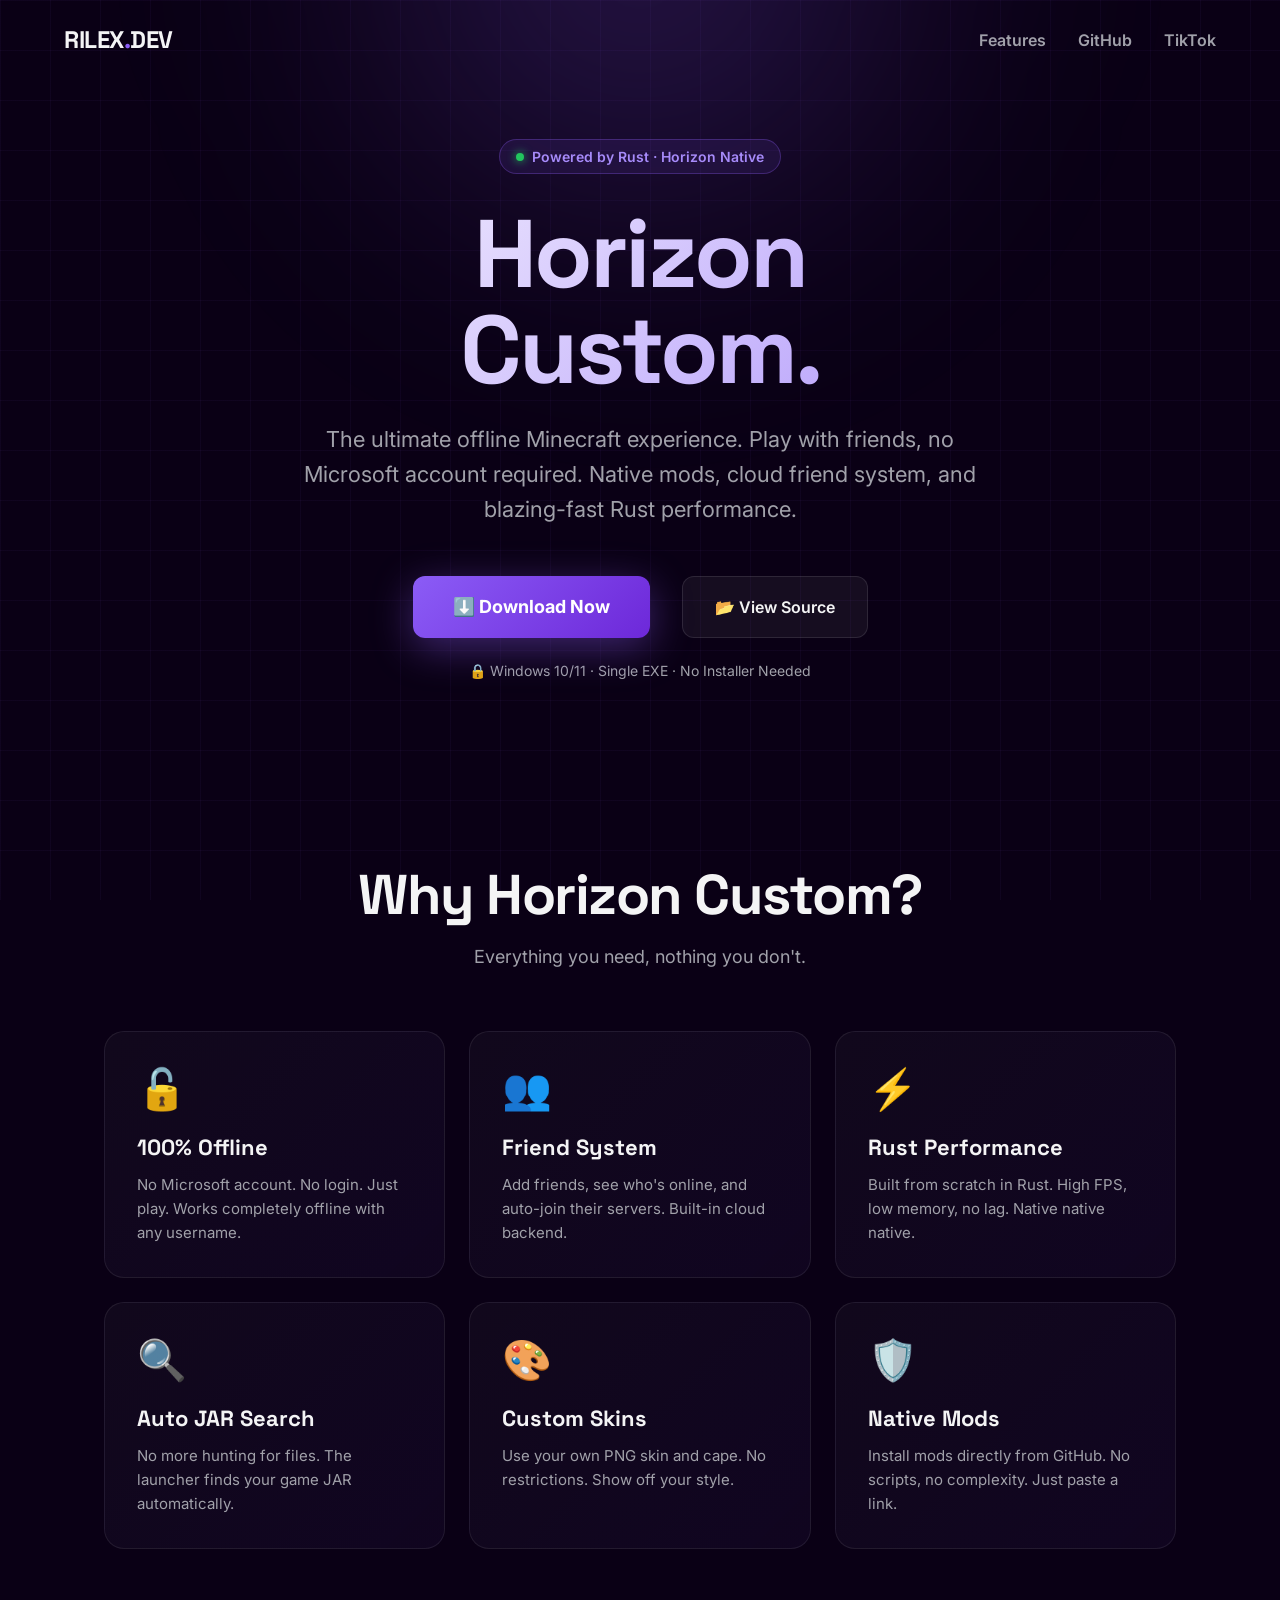
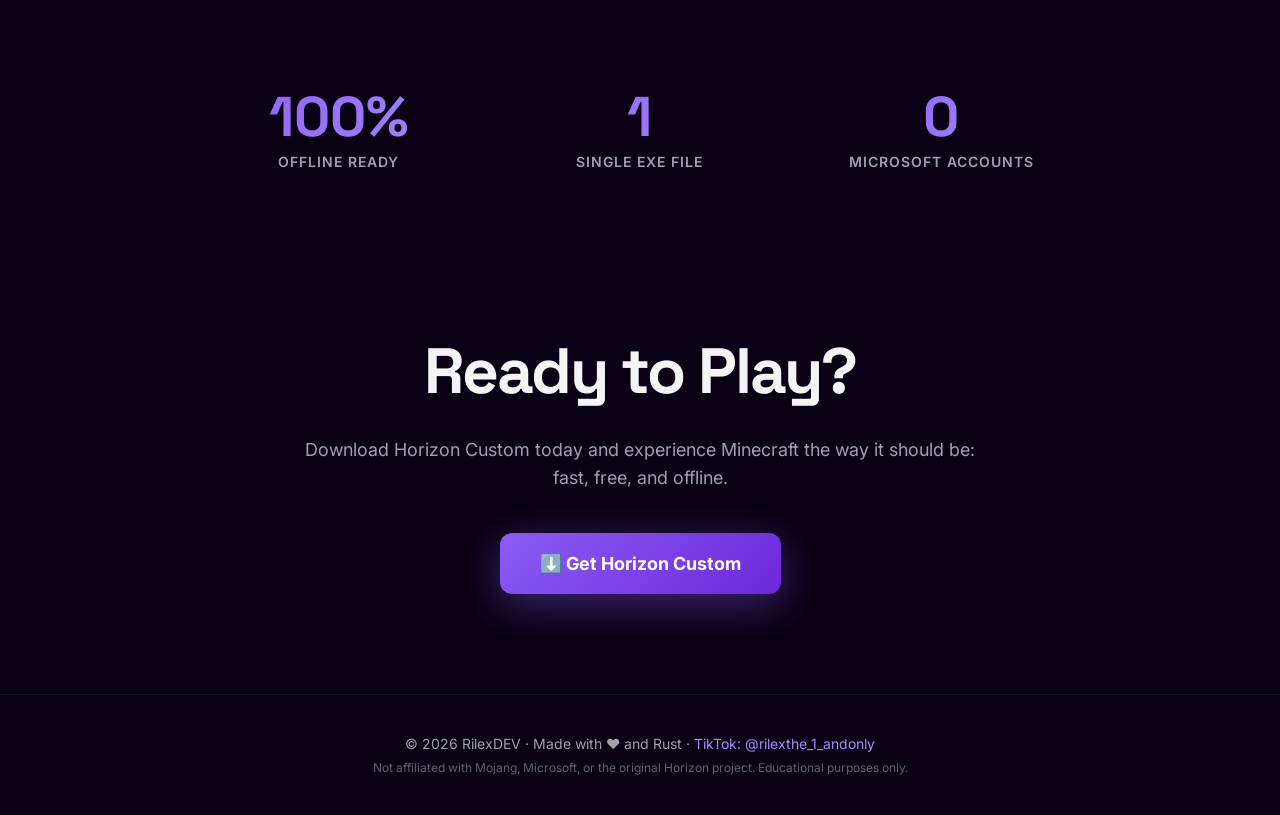
==== commit 90934e2e: "Update index.html" ====
--- a/index.html
+++ b/index.html
@@ -203,7 +203,7 @@
         <h2 class="cta-title">Ready to Play?</h2>
         <p class="cta-desc">Download Horizon Custom today and experience Minecraft the way it should be: fast, free, and offline.</p>
         <!-- ⚠️ ضع رابط LootLabs الخاص بك هنا أيضاً -->
-        <a href="YOUR_LOOTLABS_LINK" class="btn-primary">
+        <a href="https://links.lootlabs.gg/s?N78iW4Yj" class="btn-primary">
             ⬇️ Get Horizon Custom
         </a>
     </section>
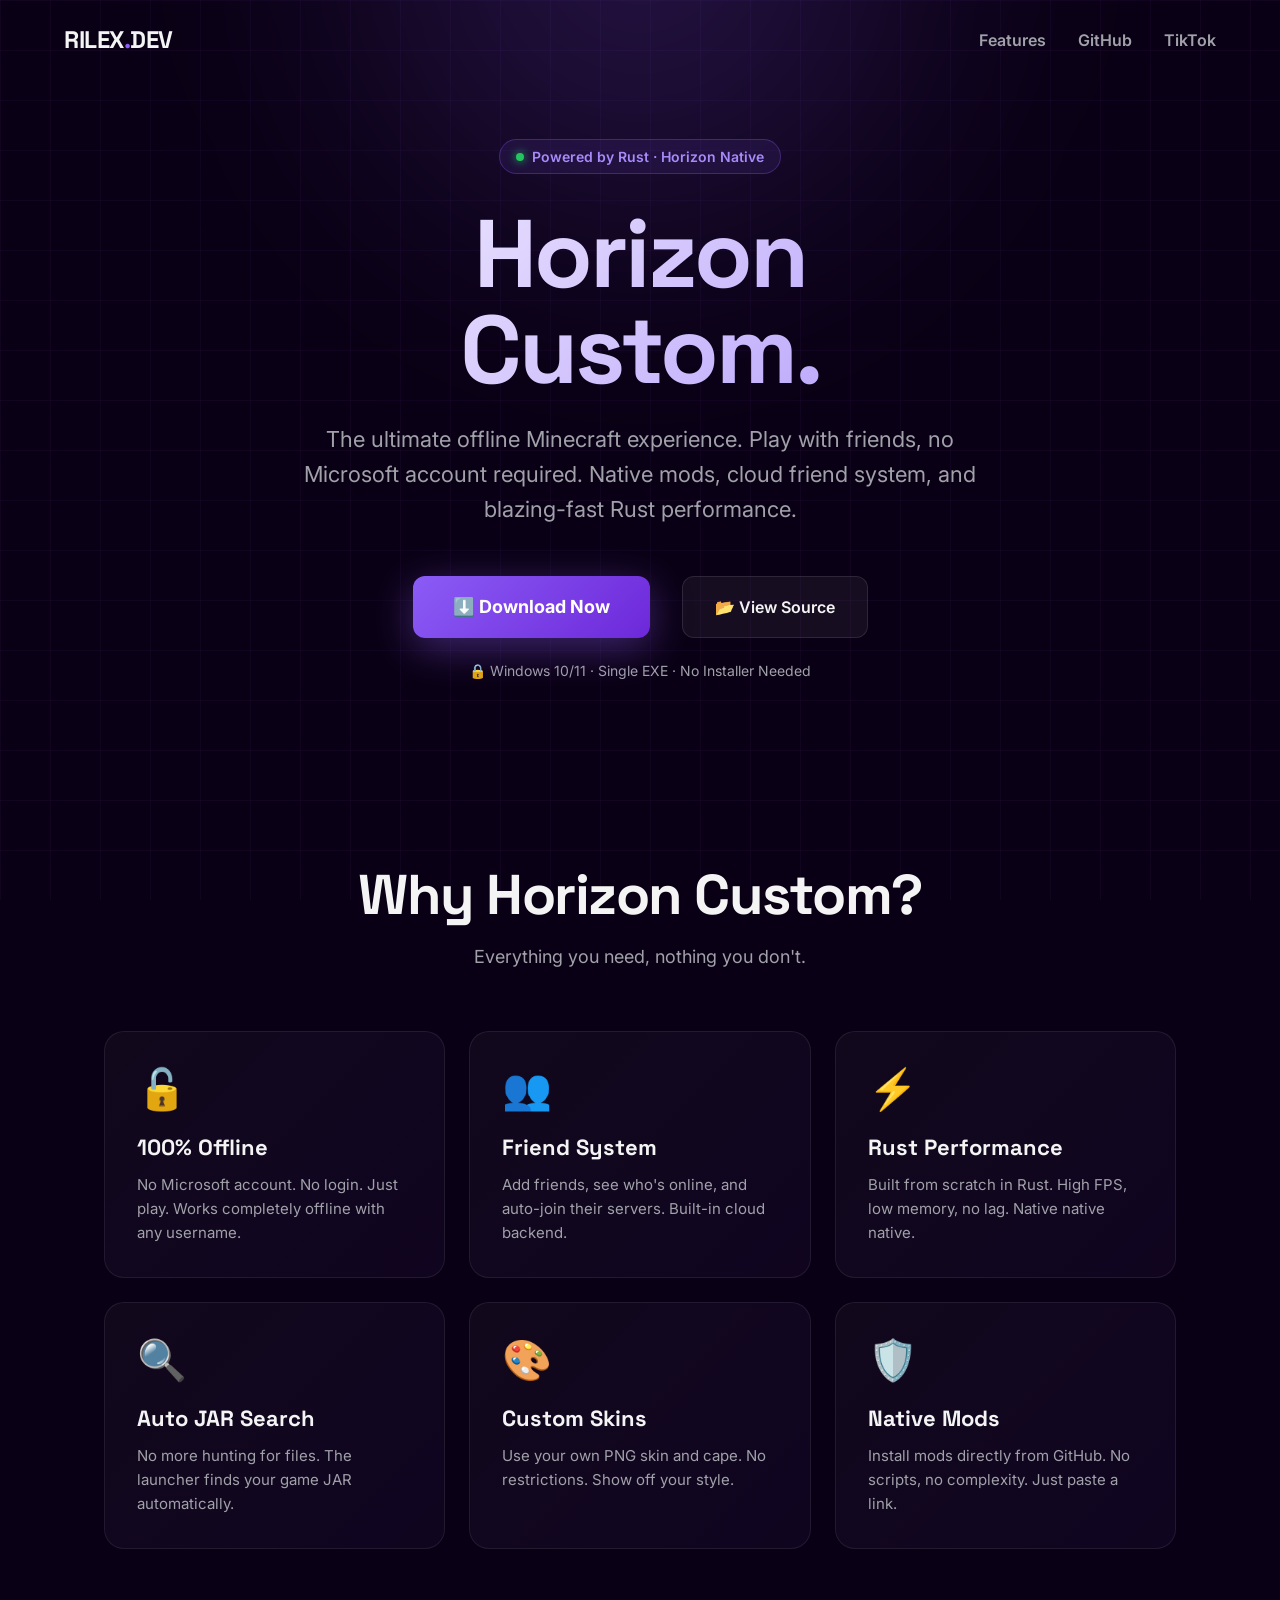
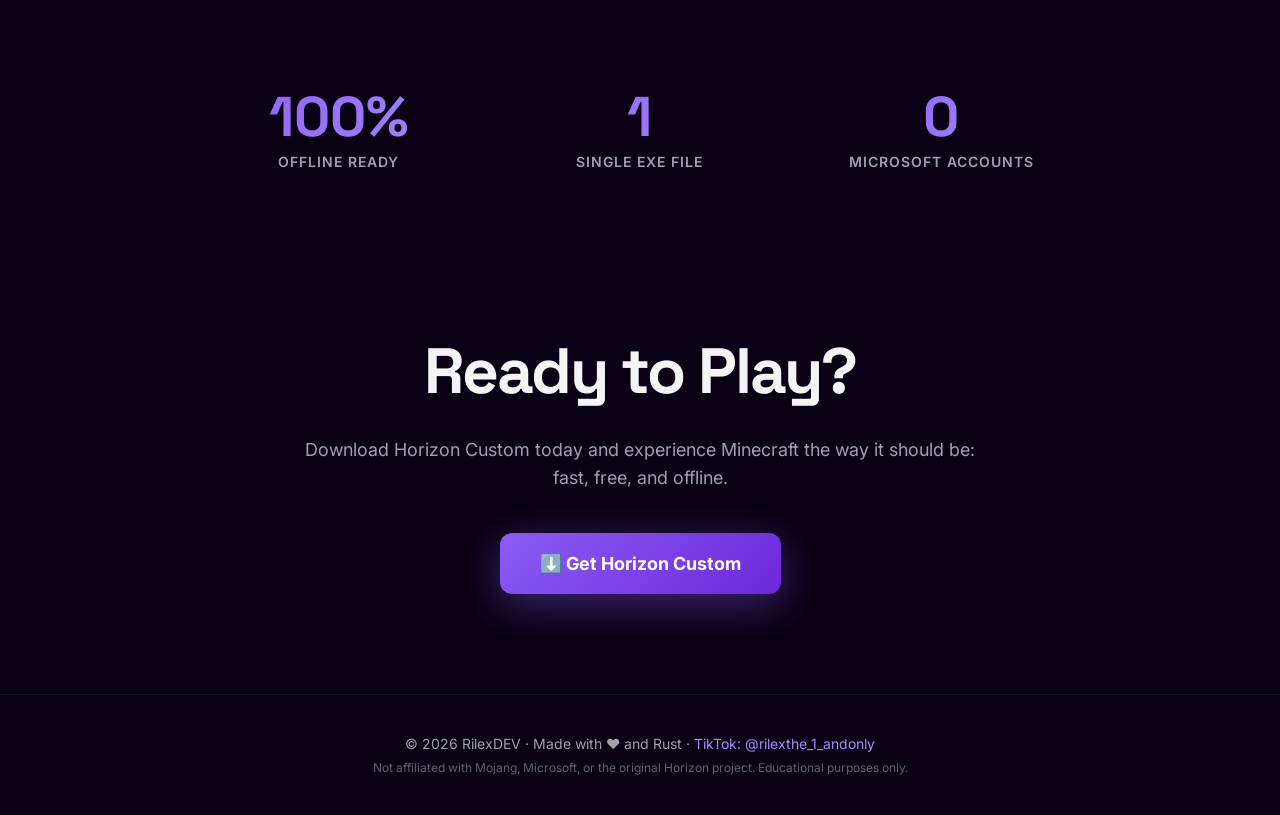
==== commit 750df6aa: "Update LootLabs links in index.html" ====
--- a/index.html
+++ b/index.html
@@ -129,9 +129,9 @@
             Native mods, cloud friend system, and blazing-fast Rust performance.
         </p>
         
-        <!-- ⚠️ ضع رابط LootLabs الخاص بك هنا (استبدل YOUR_LOOTLABS_LINK) -->
+        <!-- ✅ الرابط الصحيح لـ LootLabs -->
         <div class="cta-group">
-            <a href="YOUR_LOOTLABS_LINK" class="btn-primary">
+            <a href="https://lootdest.org/s?N78iW4Yj" rel="sponsored nofollow noreferrer" class="btn-primary">
                 ⬇️ Download Now
             </a>
             <a href="https://github.com/rilexDEV/horizon-custom" class="btn-secondary" target="_blank">
@@ -202,8 +202,8 @@
     <section class="cta-section">
         <h2 class="cta-title">Ready to Play?</h2>
         <p class="cta-desc">Download Horizon Custom today and experience Minecraft the way it should be: fast, free, and offline.</p>
-        <!-- ⚠️ ضع رابط LootLabs الخاص بك هنا أيضاً -->
-        <a href="https://links.lootlabs.gg/s?N78iW4Yj" class="btn-primary">
+        <!-- ✅ الرابط الصحيح لـ LootLabs -->
+        <a href="https://lootdest.org/s?N78iW4Yj" rel="sponsored nofollow noreferrer" class="btn-primary">
             ⬇️ Get Horizon Custom
         </a>
     </section>
